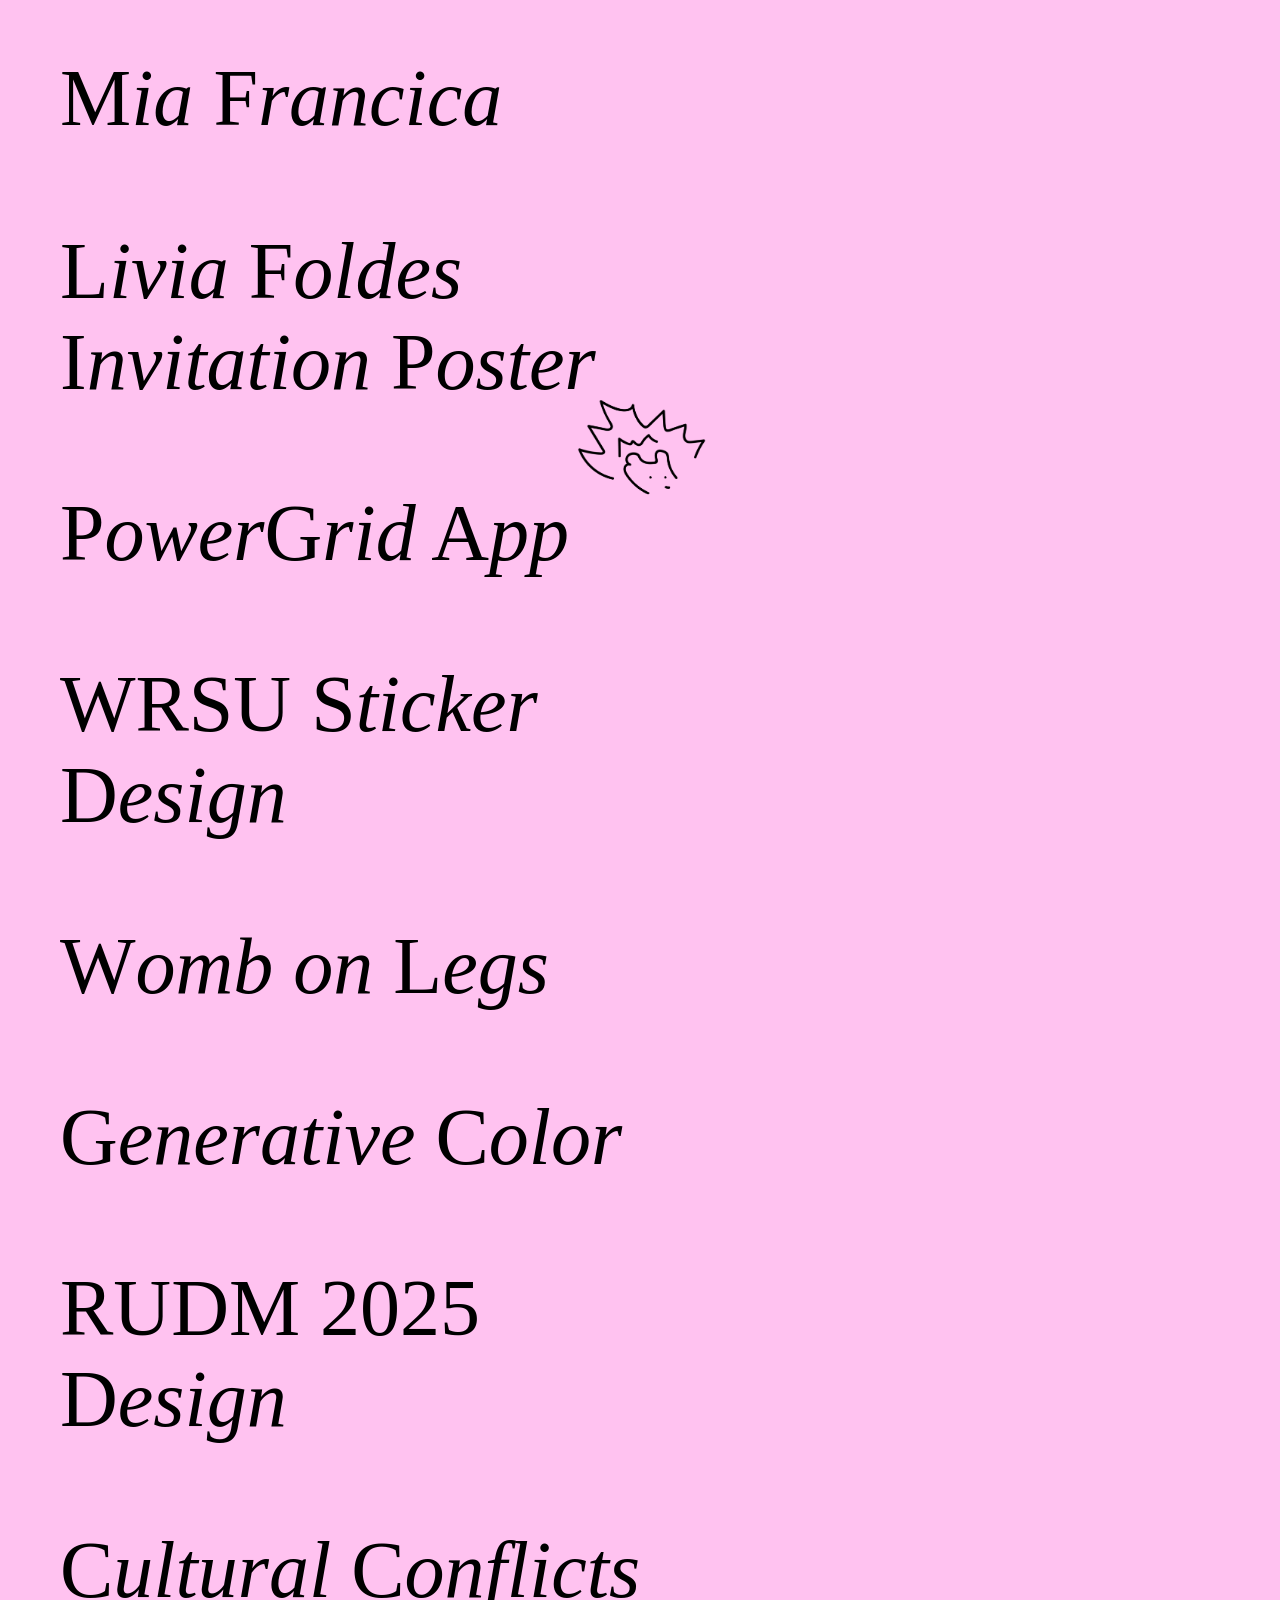
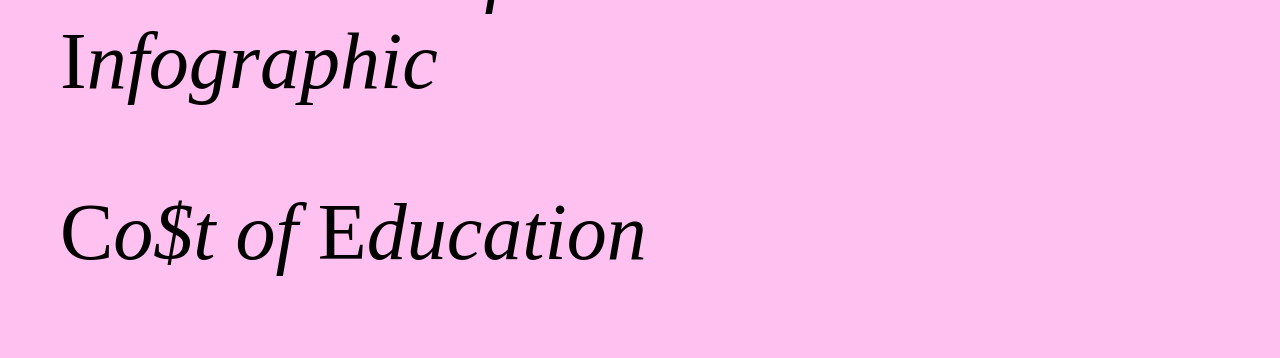
==== index.html @ b933faf5 "Update index.html" ====
<!DOCTYPE html>
<html lang="en">
<head>
  <meta charset="UTF-8" />
  <meta name="viewport" content="width=device-width, initial-scale=1.0" />
  <meta http-equiv="X-UA-Compatible" content="ie=edge" />
  <title>Mia's Portfolio</title>
  <link rel="icon" type="image/png" href="black-hedgehog.png" />
  <link rel="stylesheet" href="styles.css" />
</head>
<body>
  <!-- Text Content -->
  <div class="text-section" id="text">
    <h>M<i>ia</i> F<i>rancica</i></h>
    <p><a href="liviafoldes.html">L<i>ivia</i> F<i>oldes</i> I<i>nvitation</i> P<i>oster</i></a></p>
    <p><a href="powergrid.html"> P<i>ower</i>G<i>rid</i> A<i>pp</i> </a></p>
    <p> <a href="wrsu.html"> WRSU S<i>ticker</i> D<i>esign</i> </a></p>
    <p> <a href="wombonlegs.html"> W<i>omb on </i>L<i>egs</i> </a></p>
    <p> <a href="generativeposter.html"> G<i>enerative</i> C<i>olor</i> </a></p>
    <p> <a href="rudm25.html"> RUDM 2025 D<i>esign</i></p>
    <p> <a href="cultcon.html"> C<i>ultural </i>C<i>onflicts</i> I<i>nfographic</i></p>
    <p> <a href= "edu.html"> C<i>o$t of </i>E<i>ducation</i></p>
  </div>

  <!-- Hedgehog / Toggle Button -->
  <div class="square">
    <img src="black-hedgehog.png" class="img-black" />
    <img src="pink-hedgehog.png" class="img-pink" />
  </div>

  <!-- Image Content -->
  <div class="image-section" id="images">
    <img src="image1.jpg" />
    <img src="image2.jpg" />
    <img src="image8.jpg" />
    <img src="image4.jpg" />
    <img src="image7.gif" />
    <img src="image3.jpg" />
    <img src="image5.jpg" />
    <img src="image6.jpg" />
  </div>

  <script src="script.js"></script>
</body>
</html>
---- styles.css ----
/* Headings */
h {
  text-align: left;
  font-family: "Times New Roman";
  font-style: normal; /* changed from 'regular' to valid value */
  font-size: 80px;
  line-height: 1.2;
}

/* Paragraphs */
p {
  font-family: "Times New Roman";
  text-align: left;
  font-size: 80px; /* you can adjust as needed */
}  
a { 
  color: black;
  text-decoration: none;
}
a:hover {
  text-decoration:underline;
}

/* Center Square */
.square {
  width: 170px;
  height: 170px;
  position: absolute;
  top: 50%;
  left: 50%;
  transform: translate(-50%, -50%);
  cursor: pointer;
  overflow: hidden; /* keep images inside */
}

/* Images inside square */
.square img {
  width: 100%;
  height: 100%;
  position: absolute;
  top: 0;
  left: 0;
  object-fit: contain;
  transition: opacity 0.6s ease, transform 0.3s ease;
}

/* Default: show black, hide pink */
.square .img-black {
  opacity: 1;
}
.square .img-pink {
  opacity: 0;
}

/* Dark mode: show pink, hide black */
.dark-mode .square .img-black {
  opacity: 0;
}
.dark-mode .square .img-pink {
  opacity: 1;
}

/* Hover effect */
.square img:hover {
  transform: scale(1.05);
}

/* Body */
body {
  margin: 0;
  font-family: Arial, sans-serif;
  background: rgb(255, 194, 240);
  color: black;
  transition: background 0.6s ease, color 0.6s ease;
  overflow-x: hidden; /* prevent horizontal scroll */
}

/* Dark Mode */
.dark-mode {
  background: black;
  color: rgb(255, 194, 240);
}

.text-section {
  position: absolute;
  top: 50px;
  left: 60px;              /* anchor from left edge */
  max-width: 650px;        /* prevents text from running too wide */
  width: calc(100% - 120px); /* keeps text inside screen */
  transition: opacity 0.6s ease, transform 0.6s ease;
  z-index: 2;
}

/* Image Section */
.image-section {
  position: absolute;
  top: 50px;
  left: 75%;
  transform: translateX(-50%);
  display: grid;
  grid-template-columns: repeat(2, 200px);
  gap: 20px;
  opacity: 0; /* hidden initially */
  transition: opacity 0.6s ease, transform 0.6s ease;
  z-index: 1; /* behind text */
  overflow: visible; /* prevent clipping */
}

/* Stagger images */
.image-section img:nth-child(odd) {
  transform: translateY(-20px);
}
.image-section img:nth-child(even) {
  transform: translateY(20px);
}
.image-section img {
  width: 200px;
  transition: transform 0.3s ease;
}
.image-section img:hover {
  transform: scale(1.05);
}

/* Hidden / Show Animations */
.hidden {
  opacity: 0;
  transform: translateX(-70%);
}
.show {
  opacity: 1;
  transform: translateX(-50%);
}
/* ========================= */
/* Mobile Responsive Styles  */
/* ========================= */

@media (max-width: 768px) {
  /* Make hedgehog square slightly smaller on mobile */
  .square {
    width: 140px;
    height: 140px;
  }

  /* Center title on mobile */
  h1 {
    text-align: center;
    font-size: 40px;
  }

  /* Center text section */
  .text-section {
    position: relative;
    top: 80px;
    left: 50%;
    transform: translateX(-50%);
    text-align: center;
    width: 90%;
  }

  /* Center image grid */
  .image-section {
    position: relative;
    top: 120px;
    left: 50%;
    transform: translateX(-50%);
    grid-template-columns: repeat(2, 150px);
    justify-content: center;
  }

  /* Resize images for mobile */
  .image-section img {
    width: 150px;
  }
}
.square {
  touch-action: manipulation;
  -webkit-tap-highlight-color: transparent;
}
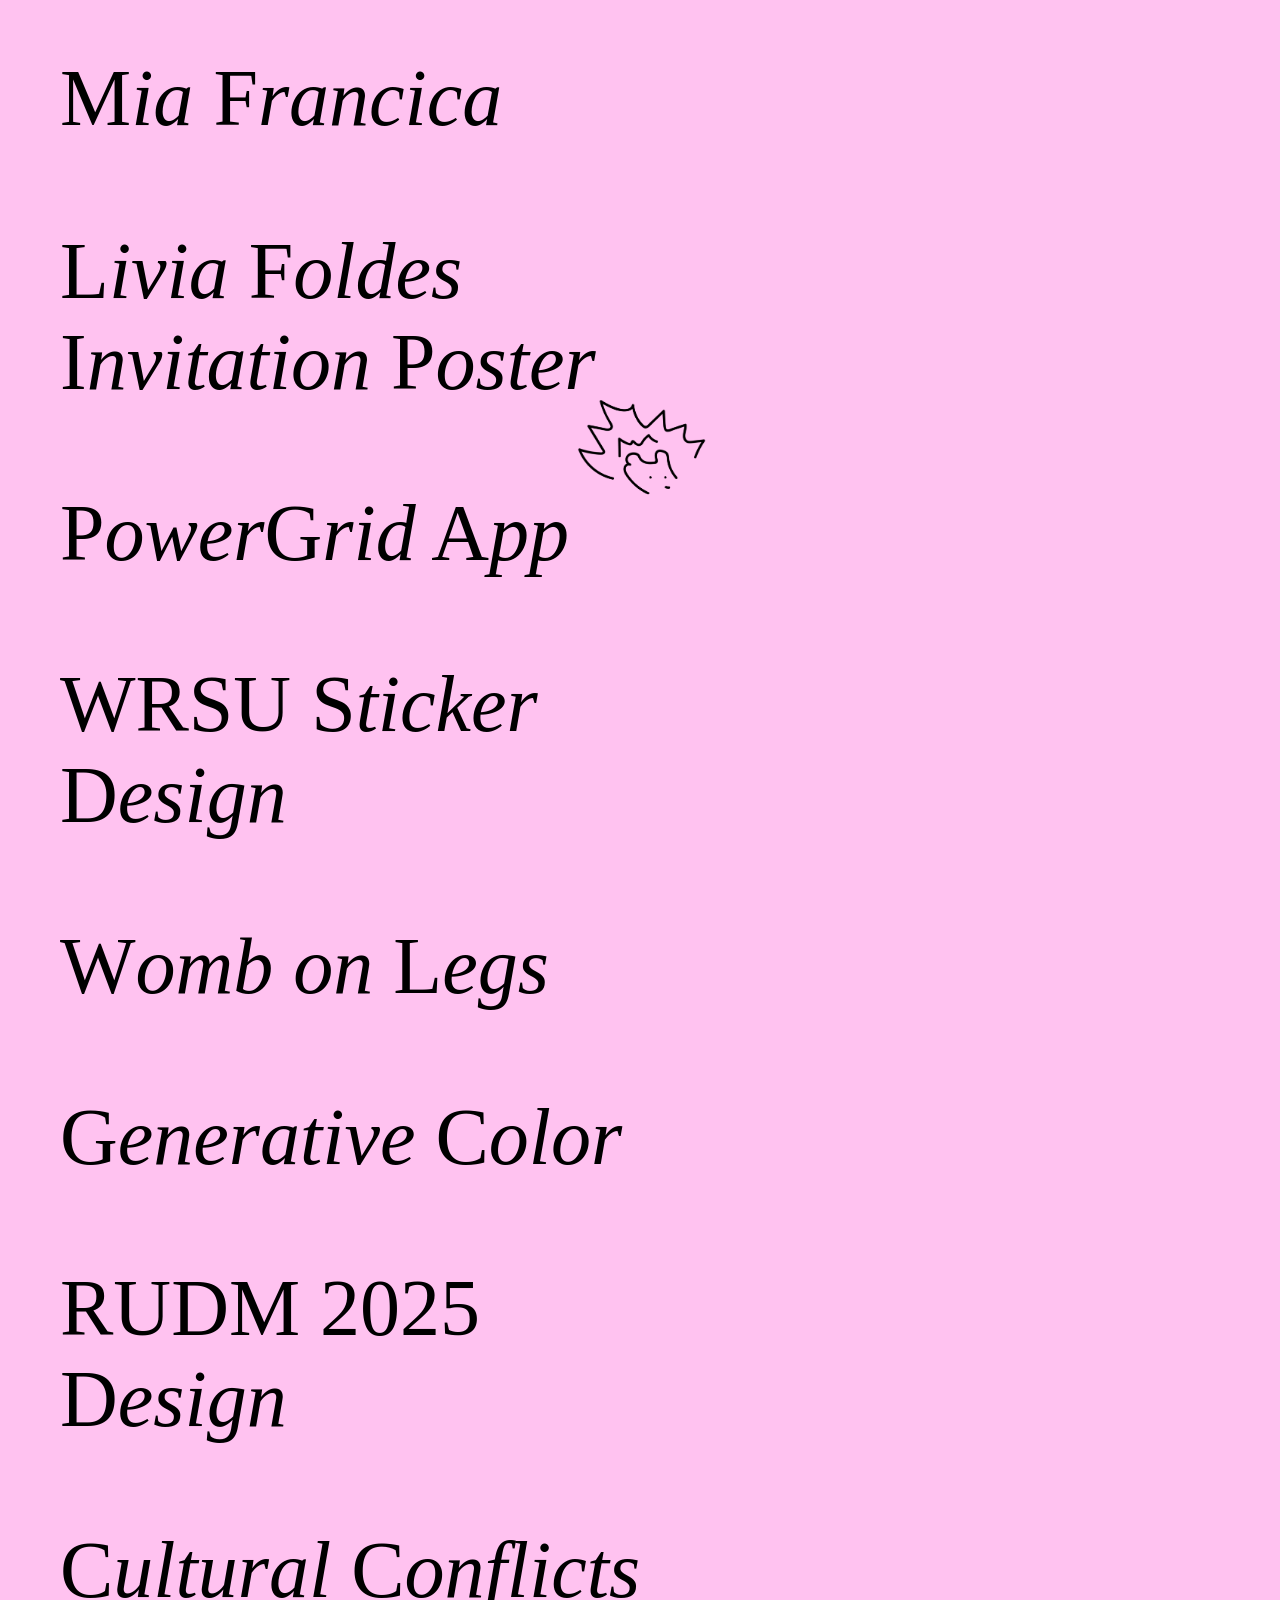
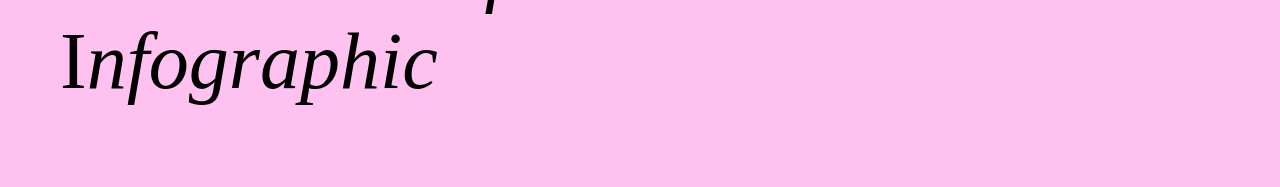
==== commit 27ca6294: "Update index.html" ====
--- a/index.html
+++ b/index.html
@@ -19,7 +19,7 @@
     <p> <a href="generativeposter.html"> G<i>enerative</i> C<i>olor</i> </a></p>
     <p> <a href="rudm25.html"> RUDM 2025 D<i>esign</i></p>
     <p> <a href="cultcon.html"> C<i>ultural </i>C<i>onflicts</i> I<i>nfographic</i></p>
-    <p> <a href= "edu.html"> C<i>o$t of </i>E<i>ducation</i></p>
+   
   </div>
 
   <!-- Hedgehog / Toggle Button -->
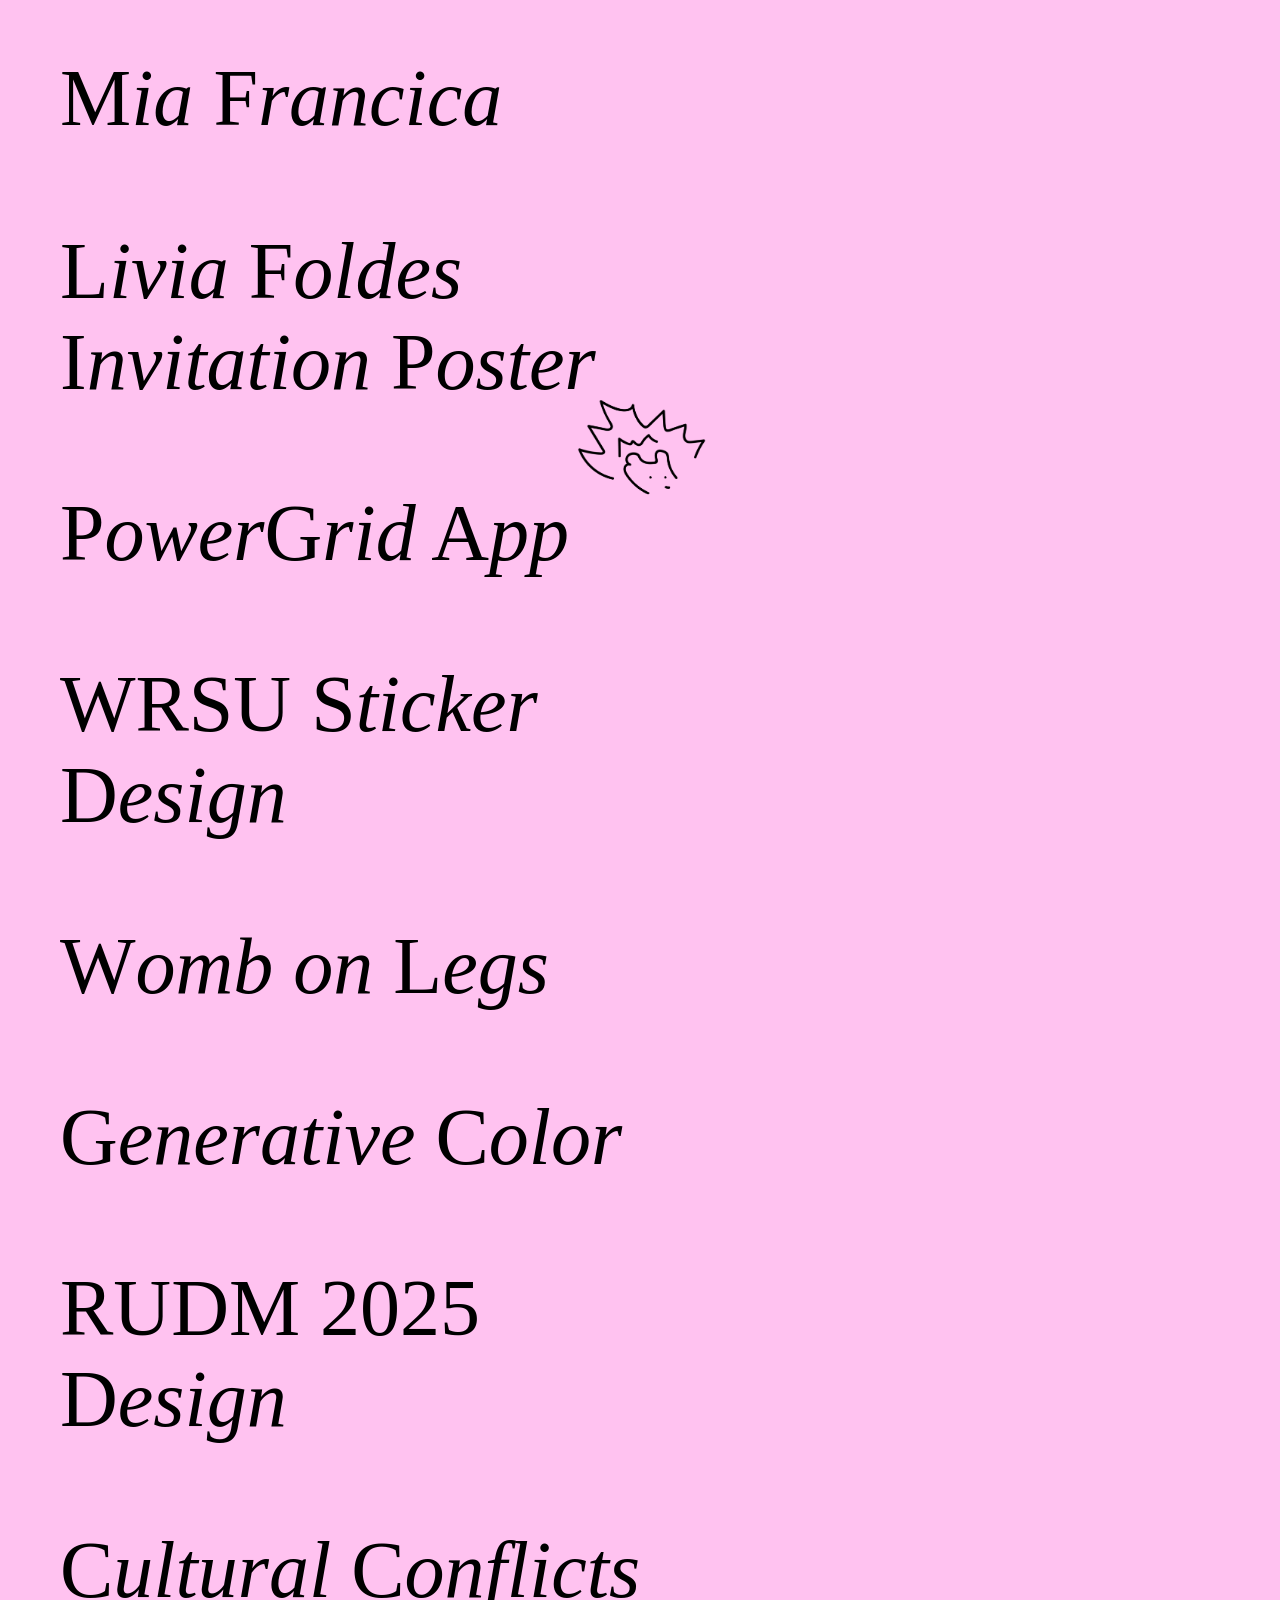
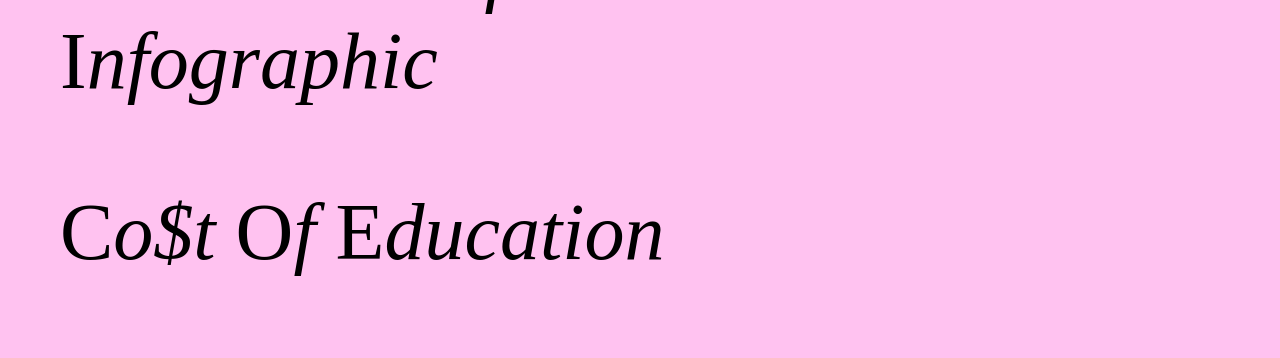
==== commit ad82e4f6: "Update index.html" ====
--- a/index.html
+++ b/index.html
@@ -17,8 +17,9 @@
     <p> <a href="wrsu.html"> WRSU S<i>ticker</i> D<i>esign</i> </a></p>
     <p> <a href="wombonlegs.html"> W<i>omb on </i>L<i>egs</i> </a></p>
     <p> <a href="generativeposter.html"> G<i>enerative</i> C<i>olor</i> </a></p>
-    <p> <a href="rudm25.html"> RUDM 2025 D<i>esign</i></p>
-    <p> <a href="cultcon.html"> C<i>ultural </i>C<i>onflicts</i> I<i>nfographic</i></p>
+    <p> <a href="rudm25.html"> RUDM 2025 D<i>esign</i> </a></p>
+    <p> <a href="cultcon.html"> C<i>ultural </i>C<i>onflicts</i> I<i>nfographic</i></a></p>
+     <p> <a href="edu.html"> C<i>o$t</i> O<i>f</i> E<i>ducation</i></a></p>
    
   </div>
 
--- a/styles.css
+++ b/styles.css
@@ -129,7 +129,7 @@
 .show {
   opacity: 1;
   transform: translateX(-50%);
-}
+  
 /* ========================= */
 /* Mobile Responsive Styles  */
 /* ========================= */
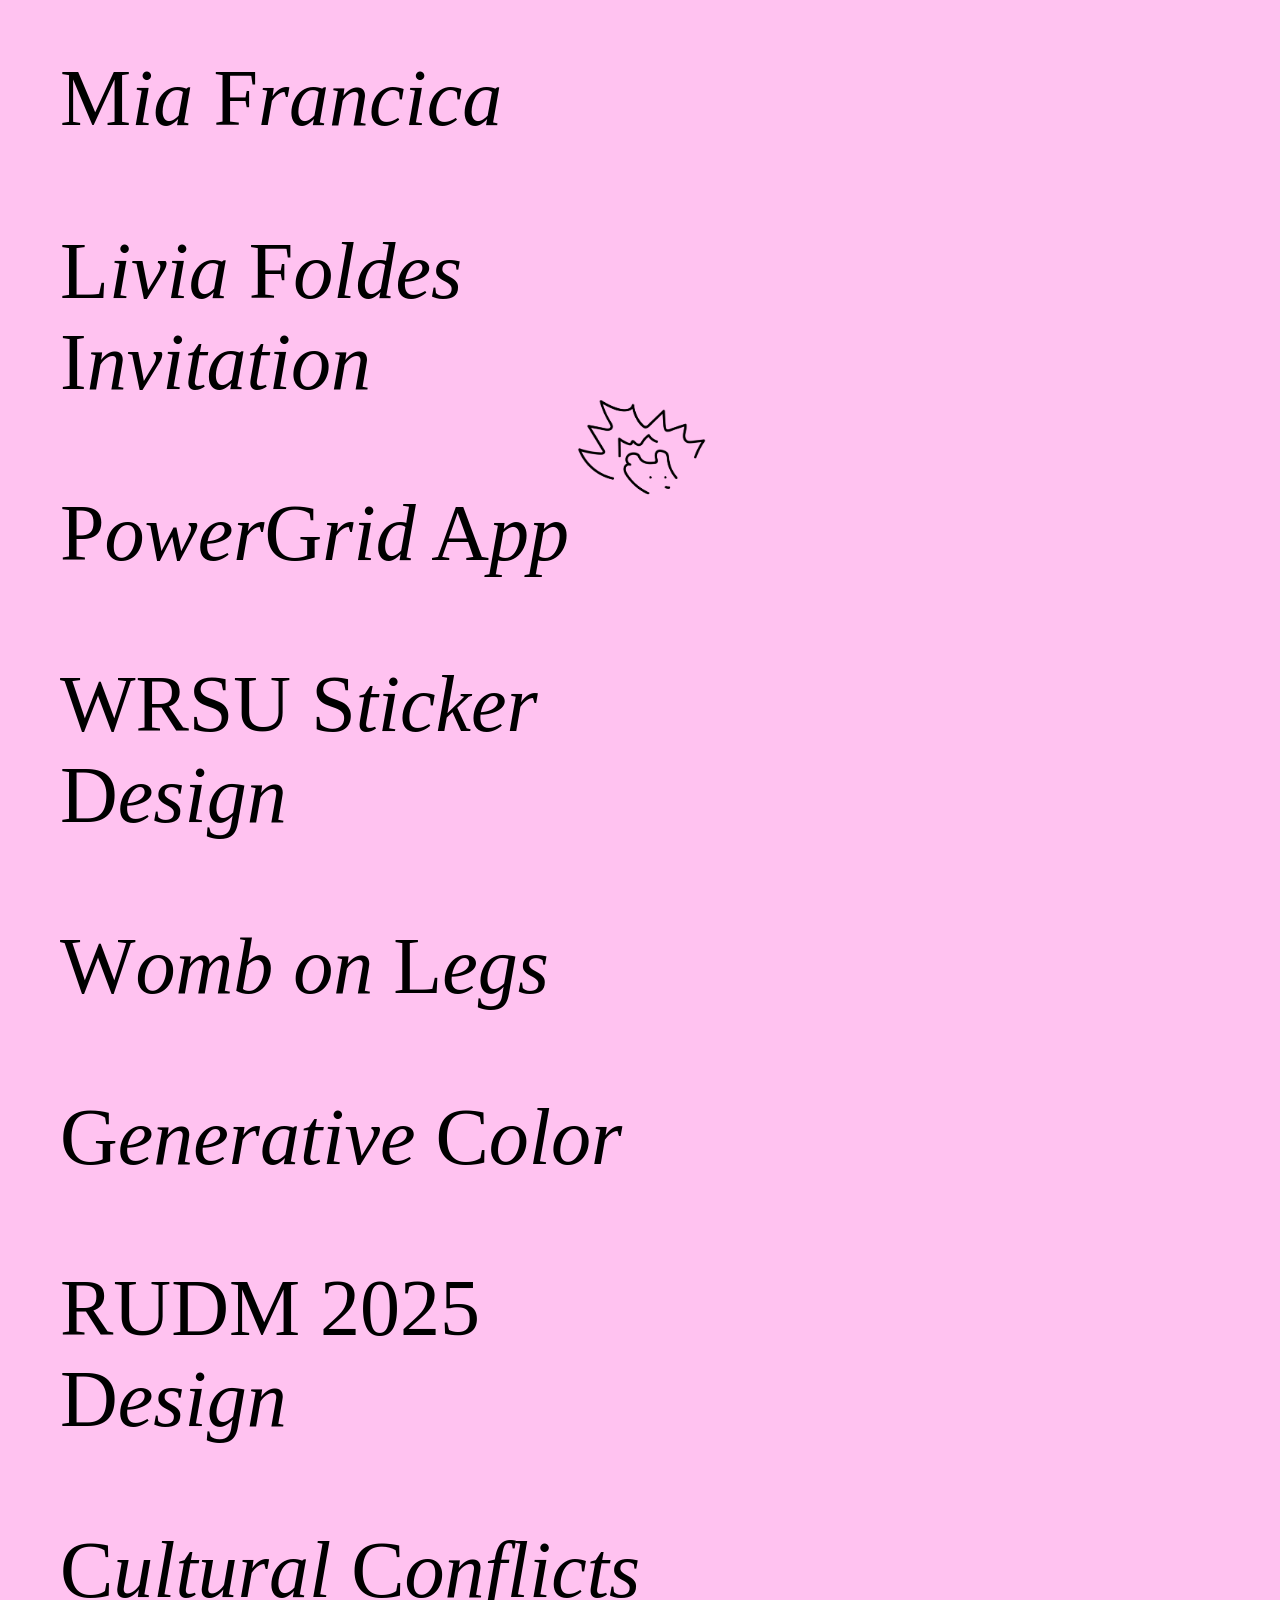
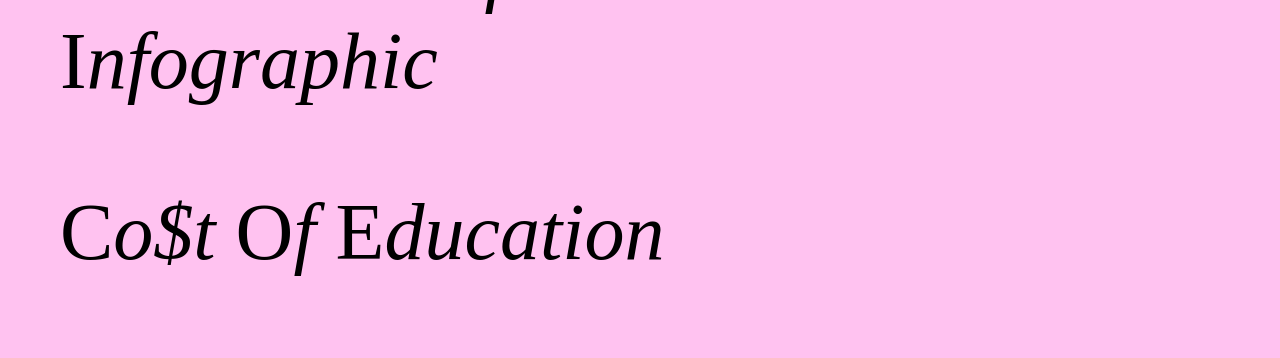
==== commit 68a8ede6: "Update index.html" ====
--- a/index.html
+++ b/index.html
@@ -11,8 +11,8 @@
 <body>
   <!-- Text Content -->
   <div class="text-section" id="text">
-    <h>M<i>ia</i> F<i>rancica</i></h>
-    <p><a href="liviafoldes.html">L<i>ivia</i> F<i>oldes</i> I<i>nvitation</i> P<i>oster</i></a></p>
+    <h> <a href="https://www.linkedin.com/in/mia-francica"> M<i>ia</i> F<i>rancica</i></a></h>
+    <p><a href="liviafoldes.html">L<i>ivia</i> F<i>oldes</i> I<i>nvitation</i> </a></p>
     <p><a href="powergrid.html"> P<i>ower</i>G<i>rid</i> A<i>pp</i> </a></p>
     <p> <a href="wrsu.html"> WRSU S<i>ticker</i> D<i>esign</i> </a></p>
     <p> <a href="wombonlegs.html"> W<i>omb on </i>L<i>egs</i> </a></p>
--- a/styles.css
+++ b/styles.css
@@ -37,7 +37,7 @@
 .square img {
   width: 100%;
   height: 100%;
-  position: absolute;
+  position: fixed;
   top: 0;
   left: 0;
   object-fit: contain;
